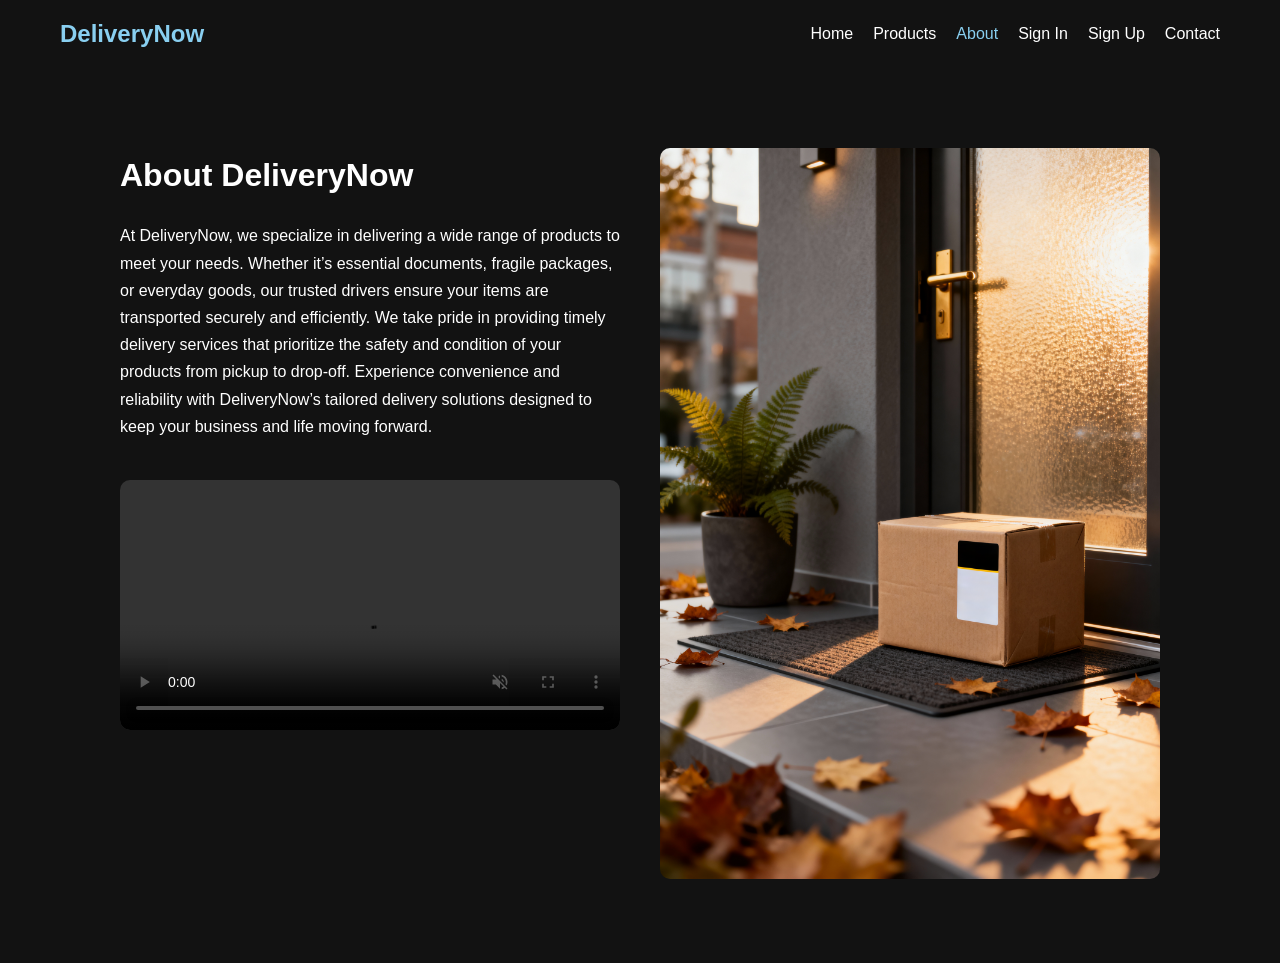
==== about.html @ f21ed9a0 "first commit" ====
<!DOCTYPE html>
<html lang="en">
<head>
  <meta charset="UTF-8" />
  <title>About - DriveNow</title>
  <meta name="viewport" content="width=device-width,initial-scale=1" />
  <link rel="stylesheet" href="style.css" />
</head>
<body class="about-bg">
  <script src="main.js"></script>

  <nav class="nav">
    <h2 class="logo">DeliveryNow</h2>
    <ul class="nav-links">
      <li><a href="index.html">Home</a></li>
      <li><a href="products.html">Products</a></li>
      <li><a class="active" href="about.html">About</a></li>
      <li><a href="sign.html">Sign In</a></li>
      <li><a href="signup.html">Sign Up</a></li>
      <li><a href="contact.html">Contact</a></li>
    </ul>
  </nav>

<main class="about-container">
  
  <div class="left-side">
    <h1>About DeliveryNow</h1>
    <p>
      At DeliveryNow, we specialize in delivering a wide range of products to meet your needs.
      Whether it’s essential documents, fragile packages, or everyday goods, our trusted drivers 
      ensure your items are transported securely and efficiently. We take pride in providing timely 
      delivery services that prioritize the safety and condition of your products from pickup 
      to drop-off. Experience convenience and reliability with DeliveryNow’s tailored delivery 
      solutions designed to keep your business and life moving forward.
    </p>

    <video autoplay muted loop  src="videos/V3.mp4" controls></video>
  </div>

  <div class="right-side">
    <img src="images/IMG3.jpg" alt="About">
  </div>

</main>



  
</body>
</html>
---- style.css ----
/* ===== RESET ===== */
* {
  margin: 0;
  padding: 0;
  box-sizing: border-box;
  font-family: Arial, sans-serif;
}

body {
  min-height: 100vh;
  background: #121212;
  color: white;
}

/* ===== NAVBAR ===== */
nav {
  display: flex;
  justify-content: space-between;
  align-items: center;
  padding: 20px 60px;
  background: #121212;
}

.logo {
  font-size: 24px;
  color: #89CFF0;
}

nav ul {
  list-style: none;
  display: flex;
  gap: 20px;
}

nav ul li a {
  text-decoration: none;
  color: white;
  transition: 0.3s;
}

nav ul li a:hover,
nav ul li a.active {
  color: #89CFF0;
}

/* ===== BUTTON ===== */
.btn {
  display: inline-block;
  padding: 10px 22px;
  background: #89CFF0;
  color: white;
  text-decoration: none;
  border-radius: 6px;
  transition: 0.3s;
  border: none;
}

.btn:hover {
  background: #89CFF0;
}

.btn.outline {
  background: transparent;
  border: 2px solid #89CFF0;
}

/* ===== HOME ===== */
.hero-center {
  min-height: 90vh;
  display: flex;
  justify-content: space-between;
  align-items: center;
  padding: 80px;
  gap: 50px;
}

.hero-text {
  max-width: 500px;
}

.hero-text h1 {
  font-size: 48px;
}

.hero-text h2 {
  margin: 15px 0;
}

.hero-buttons {
  margin-top: 25px;
}

/* صورة + فيديو */
.hero-media {
  display: flex;
  flex-direction: column;
  gap: 20px;
}

.hero-media img,
.hero-media video {
  width: 280px;
  border-radius: 12px;
}

/* ===== PRODUCTS ===== */
/* ===== PRODUCTS PAGE STYLE ===== */

.products-section {
  padding: 80px 60px;
  background: #000000dd;
}

.products-section h1 {
  text-align: center;
  font-size: 42px;
  margin-bottom: 50px;
}

/* Grid شكله نضيف */
.products-grid {
  display: grid;
  grid-template-columns: repeat(3, 1fr);
  gap: 35px;
  max-width: 1200px;
  margin: auto;
}

/* Card */
.product-card {
  background: #121212;
  border-radius: 18px;
  overflow: hidden;
  transition: 0.35s;
  cursor: pointer;
}

/* الصورة */
.product-card img {
  width: 100%;
  height: 220px;
  object-fit: contain;   /* 👈 بدل cover */
  background: #121212;   /* لون خلفية محترم */
  padding: 10px;
}


/* النص */
.product-card h3 {
  padding: 18px;
  font-size: 18px;
  line-height: 1.5;
  text-align: center;
}

/* السعر */
.product-card h3 br + text {
  color: #89CFF0;
}

/* Hover effect */
.product-card:hover {
  transform: translateY(-10px);
  box-shadow: 0 18px 35px rgba(0,0,0,0.45);
}

/* Responsive */
@media (max-width: 900px) {
  .products-grid {
    grid-template-columns: repeat(2, 1fr);
  }
}

@media (max-width: 600px) {
  .products-grid {
    grid-template-columns: 1fr;
  }
}

/* ===== FORMS (Sign / Signup / Contact) ===== */
.form-section {
  min-height: 80vh;
  display: flex;
  justify-content: center;
  align-items: center;
}

.form-box {
  background: white;
  color: black;
  padding: 30px;
  width: 350px;
  border-radius: 14px;
}

.form-box h2 {
  margin-bottom: 20px;
  text-align: center;
}

.form-box form {
  display: flex;
  flex-direction: column;
  gap: 15px;
}

.form-box input,
.form-box textarea {
  padding: 10px;
  border-radius: 6px;
  border: 1px solid #ccc;
}

.form-box textarea {
  resize: none;
  height: 100px;
}

/* ===== ABOUT PAGE LAYOUT ===== */

.about-container {
  display: flex;
  justify-content: space-between;
  align-items: flex-start;
  gap: 40px;
  padding: 80px;
  max-width: 1200px;
  margin: auto;
}

.left-side {
  flex: 1;
  color: white;
  line-height: 1.7;
  display: flex;
  flex-direction: column;
  gap: 20px;
}

.left-side video {
  width: 100%;
  border-radius: 10px;
  margin-top: 20px;
}

.right-side {
  flex: 1;
}

.right-side img {
  width: 100%;
  border-radius: 10px;
  object-fit: cover;
}

/* ===== RESPONSIVE ===== */
@media (max-width: 900px) {

  .about-container {
    flex-direction: column;
    text-align: center;
  }

  .right-side img,
  .left-side video {
    width: 100%;
  }
}



/* ===== FOOTER ===== */
footer {
  text-align: center;
  padding: 20px;
  background: #020617;
  margin-top: 40px;
}
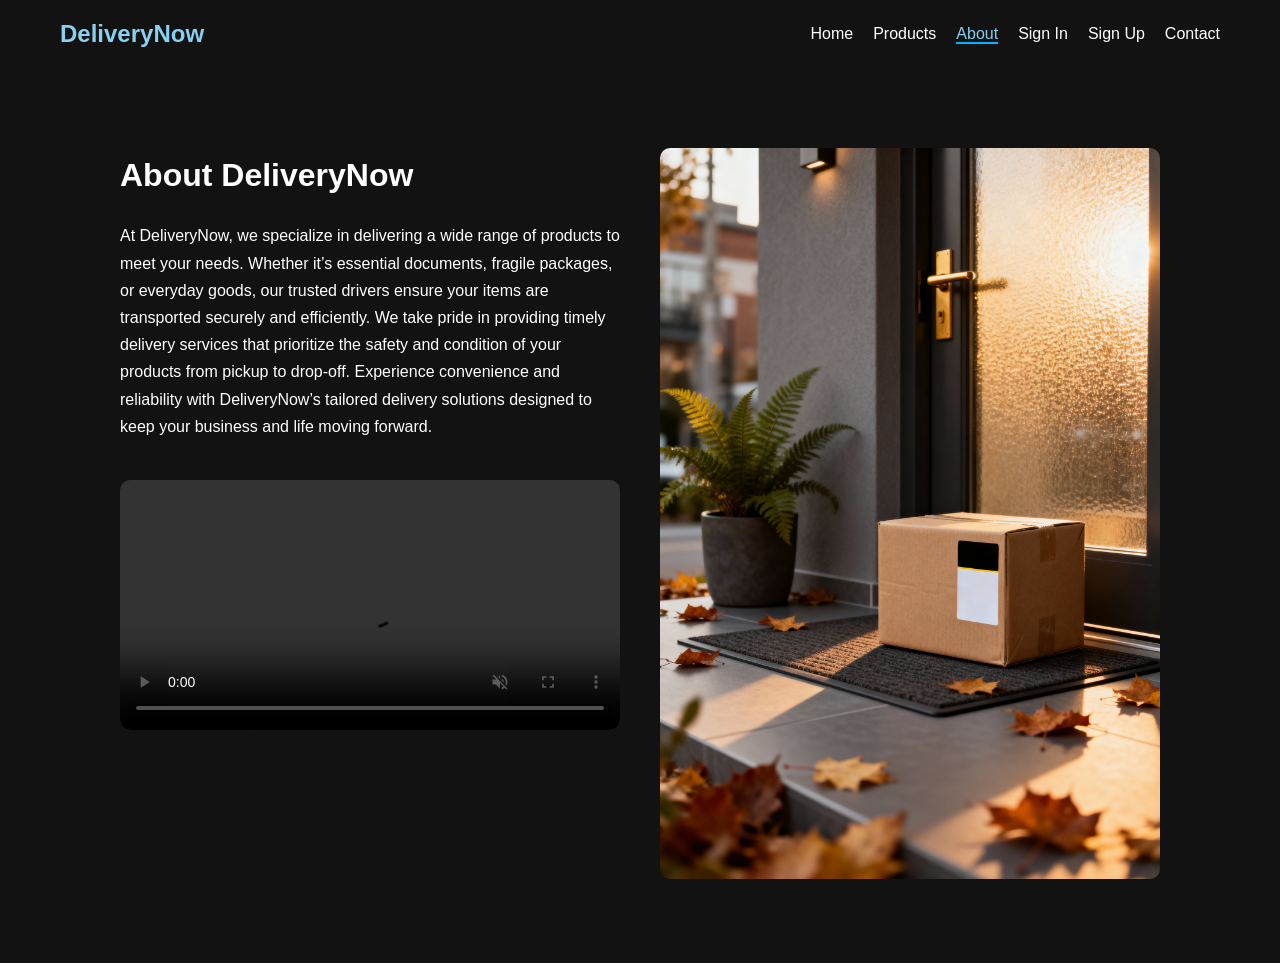
==== commit 8f6d56be: "update contact page" ====
--- a/about.html
+++ b/about.html
@@ -2,7 +2,7 @@
 <html lang="en">
 <head>
   <meta charset="UTF-8" />
-  <title>About - DriveNow</title>
+  <title>About - DelieveryNow</title>
   <meta name="viewport" content="width=device-width,initial-scale=1" />
   <link rel="stylesheet" href="style.css" />
 </head>
--- a/style.css
+++ b/style.css
@@ -42,6 +42,10 @@
 nav ul li a.active {
   color: #89CFF0;
 }
+nav a.active {
+  color: #00b4ff;
+  border-bottom: 2px solid #00b4ff;
+}
 
 /* ===== BUTTON ===== */
 .btn {
@@ -117,7 +121,7 @@
   margin-bottom: 50px;
 }
 
-/* Grid شكله نضيف */
+/* Grid  */
 .products-grid {
   display: grid;
   grid-template-columns: repeat(3, 1fr);
@@ -135,17 +139,17 @@
   cursor: pointer;
 }
 
-/* الصورة */
+/* image */
 .product-card img {
   width: 100%;
   height: 220px;
-  object-fit: contain;   /* 👈 بدل cover */
-  background: #121212;   /* لون خلفية محترم */
+  object-fit: contain;   
+  background: #121212;   
   padding: 10px;
 }
 
 
-/* النص */
+/*product text */
 .product-card h3 {
   padding: 18px;
   font-size: 18px;
@@ -153,7 +157,7 @@
   text-align: center;
 }
 
-/* السعر */
+/*product price*/
 .product-card h3 br + text {
   color: #89CFF0;
 }
